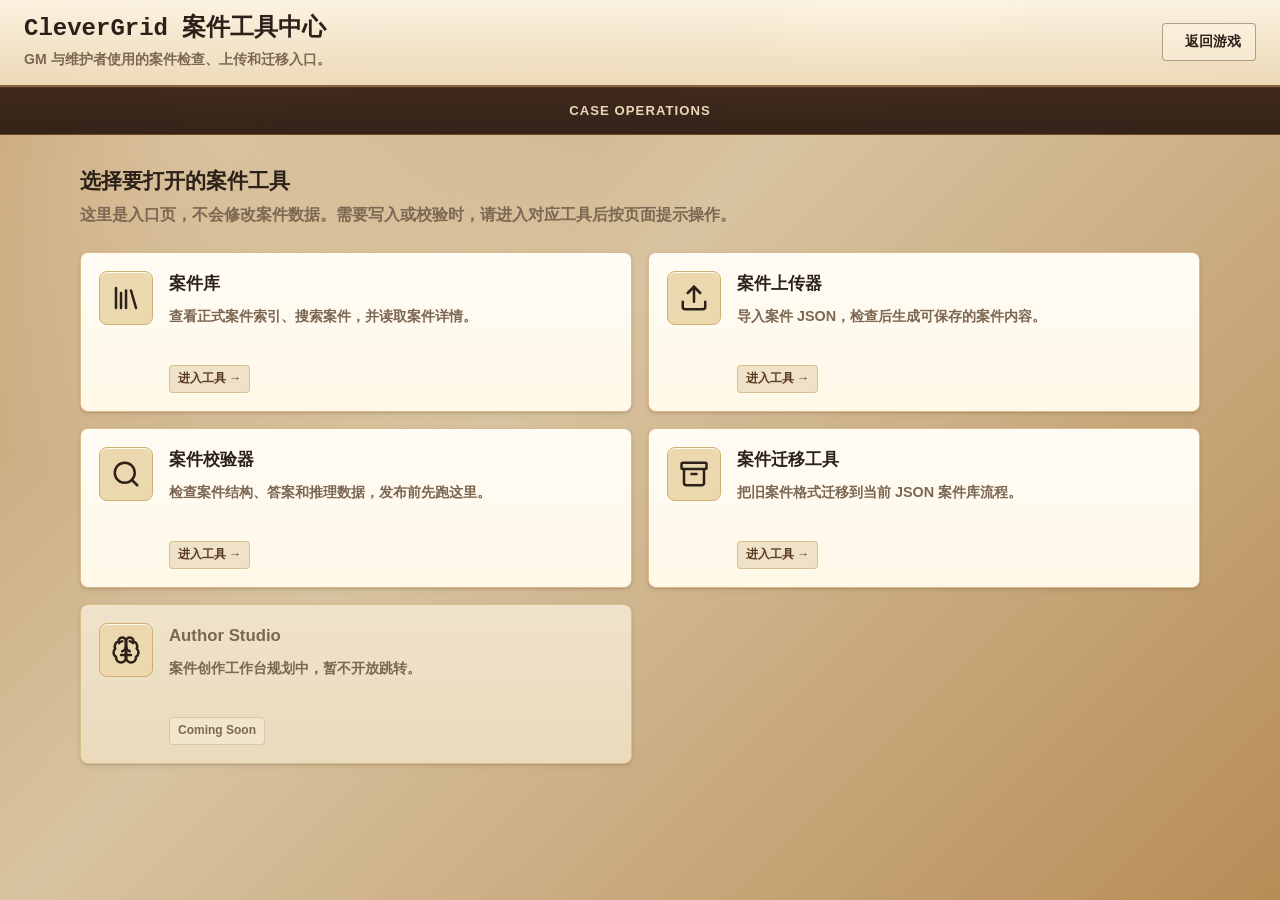
==== tools/index.html @ 2649cd13 "feat: 新增案件工具中心并完成工具链UI重构（v0.7.0）" ====
<!DOCTYPE html>
<html lang="zh-CN">
<head>
    <meta charset="UTF-8">
    <meta name="viewport" content="width=device-width, initial-scale=1.0">
    <title>CleverGrid 案件工具中心</title>
    <style>
        :root {
            --bg-app: #D8C3A0;
            --bg-panel: #F6EBD6;
            --bg-paper: #FFF8E8;
            --bg-subtle: #EAD9B9;
            --bg-leather: #3B2418;
            --bg-leather-soft: #4B3021;
            --text-primary: #2B2119;
            --text-secondary: #7C6752;
            --text-disabled: #B8A58B;
            --accent-focus: #B3873A;
            --accent-brass: #C39A4A;
            --accent-stamp: #8E2F24;
            --border-main: #C7AA7A;
            --border-paper: #D8BD8C;
            --shadow-card: 0 2px 5px rgba(58, 36, 24, 0.10), 0 1px 1px rgba(58, 36, 24, 0.12);
            --font-sans: "Noto Sans CJK SC", "PingFang SC", "Microsoft YaHei", sans-serif;
            --font-mono: "Roboto Mono", "Courier New", monospace;
        }

        * {
            box-sizing: border-box;
        }

        body {
            min-height: 100vh;
            margin: 0;
            background:
                radial-gradient(circle at 16% 12%, rgba(255, 248, 232, 0.32), transparent 30%),
                linear-gradient(135deg, #C19A67 0%, var(--bg-app) 42%, #B78D57 100%);
            color: var(--text-primary);
            font-family: var(--font-sans);
            line-height: 1.6;
        }

        a {
            color: inherit;
            text-decoration: none;
        }

        .page-shell {
            min-height: 100vh;
            display: flex;
            flex-direction: column;
        }

        .topbar {
            min-height: 64px;
            display: flex;
            justify-content: space-between;
            align-items: center;
            gap: 20px;
            padding: 14px 24px;
            background:
                linear-gradient(180deg, rgba(255, 248, 232, 0.92) 0%, rgba(238, 219, 185, 0.95) 100%);
            border-bottom: 2px solid #8C653A;
            box-shadow: 0 2px 10px rgba(59, 36, 24, 0.18);
        }

        .brand {
            min-width: 0;
        }

        h1,
        p {
            margin: 0;
        }

        h1 {
            font-family: var(--font-mono);
            font-size: 1.5rem;
            line-height: 1.25;
            letter-spacing: 0;
        }

        .subtitle {
            margin-top: 4px;
            color: var(--text-secondary);
            font-size: 0.88rem;
            font-weight: 600;
        }

        .game-link {
            flex-shrink: 0;
            display: inline-flex;
            align-items: center;
            gap: 8px;
            min-height: 36px;
            padding: 7px 14px;
            border: 1px solid rgba(92, 61, 38, 0.45);
            border-radius: 4px;
            background: rgba(255, 248, 232, 0.38);
            color: var(--text-primary);
            font-size: 0.86rem;
            font-weight: 800;
        }

        .game-link:hover {
            background: var(--bg-paper);
            border-color: var(--accent-focus);
        }

        .toolbar-strip {
            min-height: 48px;
            background: linear-gradient(180deg, rgba(59, 36, 24, 0.96) 0%, rgba(47, 29, 20, 0.96) 100%);
            border-bottom: 1px solid rgba(123, 84, 46, 0.72);
            color: #EBD9B7;
            display: flex;
            justify-content: center;
            align-items: center;
            padding: 8px 20px;
            font-size: 0.82rem;
            font-weight: 800;
            letter-spacing: 0.08em;
            text-transform: uppercase;
            box-shadow: inset 0 1px 0 rgba(255,255,255,0.05);
        }

        main {
            width: min(1120px, calc(100% - 40px));
            margin: 0 auto;
            padding: 32px 0 48px;
        }

        .intro {
            max-width: 720px;
            margin-bottom: 24px;
        }

        .intro h2 {
            margin: 0 0 8px;
            font-size: 1.32rem;
            line-height: 1.3;
        }

        .intro p {
            color: var(--text-secondary);
            font-weight: 600;
        }

        .tool-grid {
            display: grid;
            grid-template-columns: repeat(2, minmax(0, 1fr));
            gap: 16px;
        }

        .tool-card {
            min-height: 160px;
            display: flex;
            gap: 16px;
            padding: 18px;
            border: 1px solid var(--border-paper);
            border-radius: 8px;
            background:
                linear-gradient(180deg, rgba(255,255,255,0.55) 0%, rgba(255, 248, 232, 0.42) 100%),
                var(--bg-paper);
            box-shadow: var(--shadow-card);
            transition: transform 0.15s ease, border-color 0.15s ease, box-shadow 0.15s ease;
        }

        a.tool-card:hover {
            border-color: var(--accent-focus);
            box-shadow: 0 5px 14px rgba(58, 36, 24, 0.14);
            transform: translateY(-2px);
        }

        .tool-card.disabled {
            background:
                linear-gradient(180deg, rgba(255,255,255,0.26), rgba(255,255,255,0.04)),
                var(--bg-subtle);
            color: var(--text-disabled);
        }

        .tool-icon {
            flex-shrink: 0;
            width: 54px;
            height: 54px;
            display: inline-flex;
            align-items: center;
            justify-content: center;
            border: 1px solid #D0AD70;
            border-radius: 8px;
            background: #EBD8AF;
            color: #2B2119;
            box-shadow: inset 0 1px 0 rgba(255,255,255,0.85);
        }

        .tool-icon .lucide-icon {
            width: 30px;
            height: 30px;
            display: block;
        }

        .tool-body {
            min-width: 0;
            display: flex;
            flex-direction: column;
            gap: 8px;
        }

        .tool-title {
            font-size: 1.05rem;
            font-weight: 850;
            color: var(--text-primary);
        }

        .tool-card.disabled .tool-title {
            color: #7C6752;
        }

        .tool-desc {
            color: var(--text-secondary);
            font-size: 0.9rem;
            font-weight: 600;
        }

        .tool-meta {
            width: fit-content;
            margin-top: auto;
            padding: 3px 8px;
            border: 1px solid rgba(179, 135, 58, 0.38);
            border-radius: 4px;
            background: rgba(234, 217, 185, 0.74);
            color: #5A3A24;
            font-size: 0.75rem;
            font-weight: 800;
        }

        .tool-card.disabled .tool-meta {
            border-color: rgba(124, 103, 82, 0.24);
            background: rgba(255, 248, 232, 0.34);
            color: var(--text-secondary);
        }

        @media (max-width: 760px) {
            .topbar {
                align-items: flex-start;
                flex-direction: column;
            }

            .tool-grid {
                grid-template-columns: 1fr;
            }

            main {
                width: min(100% - 28px, 1120px);
                padding-top: 24px;
            }
        }
    </style>
</head>
<body>
    <div class="page-shell">
        <header class="topbar">
            <div class="brand">
                <h1>CleverGrid 案件工具中心</h1>
                <p class="subtitle">GM 与维护者使用的案件检查、上传和迁移入口。</p>
            </div>
            <a class="game-link" href="../index.html">
                <span data-lucide="undo" aria-label="返回游戏"></span>
                返回游戏
            </a>
        </header>

        <div class="toolbar-strip">Case Operations</div>

        <main>
            <section class="intro" aria-labelledby="tools-heading">
                <h2 id="tools-heading">选择要打开的案件工具</h2>
                <p>这里是入口页，不会修改案件数据。需要写入或校验时，请进入对应工具后按页面提示操作。</p>
            </section>

            <section class="tool-grid" aria-label="案件工具列表">
                <a class="tool-card" href="library.html">
                    <span class="tool-icon" data-lucide="library" aria-label="案件库"></span>
                    <span class="tool-body">
                        <span class="tool-title">案件库</span>
                        <span class="tool-desc">查看正式案件索引、搜索案件，并读取案件详情。</span>
                        <span class="tool-meta">进入工具 →</span>
                    </span>
                </a>

                <a class="tool-card" href="uploader.html">
                    <span class="tool-icon" data-lucide="upload" aria-label="案件上传器"></span>
                    <span class="tool-body">
                        <span class="tool-title">案件上传器</span>
                        <span class="tool-desc">导入案件 JSON，检查后生成可保存的案件内容。</span>
                        <span class="tool-meta">进入工具 →</span>
                    </span>
                </a>

                <a class="tool-card" href="validator.html">
                    <span class="tool-icon" data-lucide="search" aria-label="案件校验器"></span>
                    <span class="tool-body">
                        <span class="tool-title">案件校验器</span>
                        <span class="tool-desc">检查案件结构、答案和推理数据，发布前先跑这里。</span>
                        <span class="tool-meta">进入工具 →</span>
                    </span>
                </a>

                <a class="tool-card" href="migrate-cases.html">
                    <span class="tool-icon" data-lucide="archive" aria-label="案件迁移工具"></span>
                    <span class="tool-body">
                        <span class="tool-title">案件迁移工具</span>
                        <span class="tool-desc">把旧案件格式迁移到当前 JSON 案件库流程。</span>
                        <span class="tool-meta">进入工具 →</span>
                    </span>
                </a>

                <div class="tool-card disabled" aria-disabled="true">
                    <span class="tool-icon" data-lucide="brainCircuit" aria-label="Author Studio"></span>
                    <span class="tool-body">
                        <span class="tool-title">Author Studio</span>
                        <span class="tool-desc">案件创作工作台规划中，暂不开放跳转。</span>
                        <span class="tool-meta">Coming Soon</span>
                    </span>
                </div>
            </section>
        </main>
    </div>

    <script src="../src/lucide-icons.js"></script>
    <script>
        document.querySelectorAll('[data-lucide]').forEach(el => {
            const key = el.getAttribute('data-lucide');
            const iconName = window.CleverGridIcons.toolIconMap[key] || key;
            const label = el.getAttribute('aria-label') || '';
            el.innerHTML = window.CleverGridIcons.render(iconName, { label });
        });
    </script>
</body>
</html>
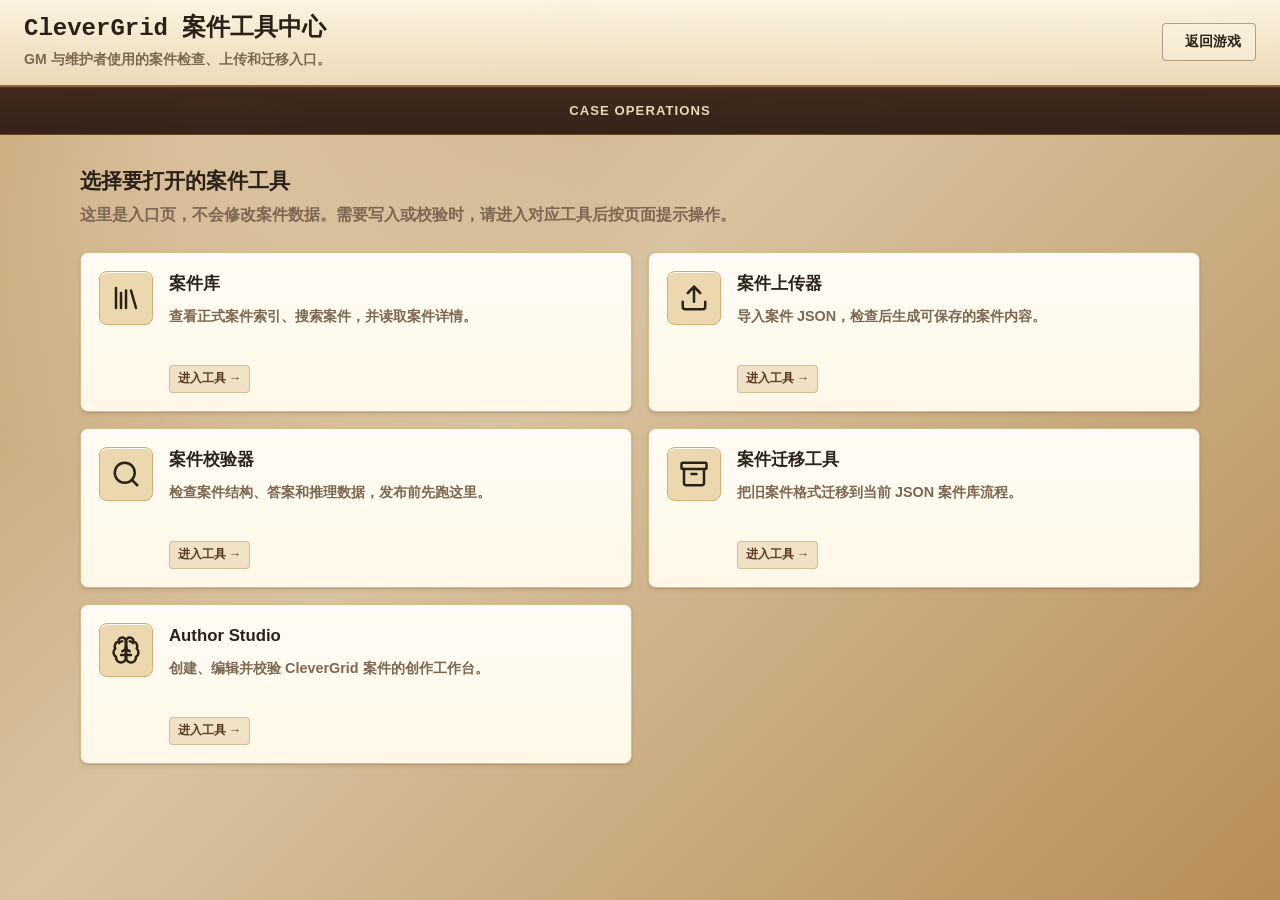
==== commit 13592602: "新增 Author Studio 草稿编辑器 - 新增 Author Studio 页面 - 支持案件基础信息、对象、答案、线索编辑 - 支持草稿 JSON 预览与导出 - 支持草稿完整性校验 - 支" ====
--- a/tools/index.html
+++ b/tools/index.html
@@ -314,14 +314,14 @@
                     </span>
                 </a>
 
-                <div class="tool-card disabled" aria-disabled="true">
+                <a class="tool-card" href="author-studio.html">
                     <span class="tool-icon" data-lucide="brainCircuit" aria-label="Author Studio"></span>
                     <span class="tool-body">
                         <span class="tool-title">Author Studio</span>
-                        <span class="tool-desc">案件创作工作台规划中，暂不开放跳转。</span>
-                        <span class="tool-meta">Coming Soon</span>
-                    </span>
-                </div>
+                        <span class="tool-desc">创建、编辑并校验 CleverGrid 案件的创作工作台。</span>
+                        <span class="tool-meta">进入工具 →</span>
+                    </span>
+                </a>
             </section>
         </main>
     </div>
